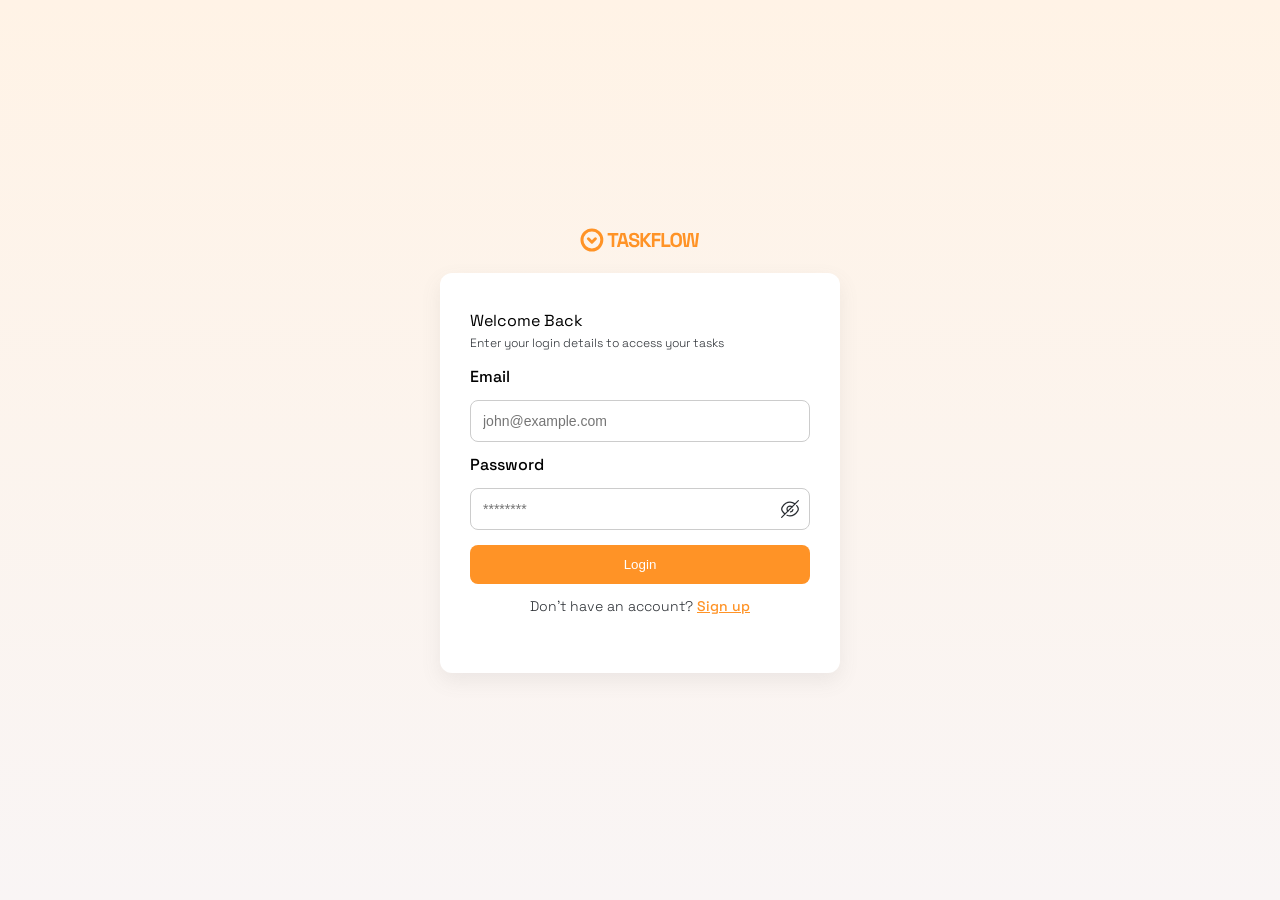
==== html/login.html @ 8140b795 "Initial commit" ====
<!DOCTYPE html>
<html lang="en">
<head>
  <meta charset="UTF-8">
  <meta name="viewport" content="width=device-width, initial-scale=1.0">
  <title>Login Page</title>
  <link href="https://fonts.googleapis.com/css2?family=Space+Grotesk:wght@300;400;500;600;700&display=swap" rel="stylesheet">
  <link rel="stylesheet" href="../css/global.css">
  <link rel="stylesheet" href="../css/login.css">
  <script defer src="../js/login.js"></script>
</head>
<body>
  <img class="logo" src="../assets/TFlogo.svg" alt="Logo">
    <div class="bigContainer">

    <h2>Welcome Back</h2>
    <p>Enter your login details to access your tasks</p>

    <form id="form">
       <label for="email">Email</label>
      <input type="email" id="email" placeholder="john@example.com" required>
      <p id="incorrect-mail-prompt" style="display: none; font-size: 14px; color: #FF9326; font-weight: 500; margin-bottom: 2px;">* Enter valid email address</p>

      <label for="password">Password</label>
      <div class="password-wrapper">
        <input type="password" id="password" placeholder="********" required>
        <img src="../assets/hidePassword.svg" class="toggle-password">
      </div>

      <p id="incorrect-password-prompt1" style="display: none; font-size: 14px; color: #FF9326; font-weight: 500; margin-bottom: 0px;">Minimum of 8 words</p>
      <p id="incorrect-password-prompt2" style="display: none; font-size: 14px; color: #FF9326; font-weight: 500; margin-bottom: 0px;">Must contain a special character and number</p>    


      <button>Login</button>
    </form>

    <p class="to-sign-up">
      Don't have an account? <a class="signup-link" href="../html/signup.html">Sign up</a>
    </p>
  </div>
</body>
</html>
---- css/global.css ----
/* 
https://serp.co/tools/css-reset/
<link rel="stylesheet" href="https://css.serp.co/css-reset/reset.css/">
*/

html, body, div, span, applet, object, iframe,
h1, h2, h3, h4, h5, h6, p, blockquote, pre,
a, abbr, acronym, address, big, cite, code,
del, dfn, em, img, ins, kbd, q, s, samp,
small, strike, strong, sub, sup, tt, var,
b, u, i, center,
dl, dt, dd, ol, ul, li,
fieldset, form, label, legend,
table, caption, tbody, tfoot, thead, tr, th, td,
article, aside, canvas, details, embed, 
figure, figcaption, footer, header, hgroup, 
menu, nav, output, ruby, section, summary,
time, mark, audio, video {
	margin: 0;
	padding: 0;
	border: 0;
	font-size: 100%;
	font: inherit;
	vertical-align: baseline;
}
/* HTML5 display-role reset for older browsers */
article, aside, details, figcaption, figure, 
footer, header, hgroup, menu, nav, section {
	display: block;
}
body {
	line-height: 1;
}
ol, ul {
	list-style: none;
}
blockquote, q {
	quotes: none;
}
blockquote:before, blockquote:after,
q:before, q:after {
	content: '';
	content: none;
}
table {
	border-collapse: collapse;
	border-spacing: 0;
}

:root {
	font-family: "Space Grotesk", sans-serif;
  --bg-gradient: linear-gradient(to bottom, #FFF3E6, #F9F5F5);
}
---- css/login.css ----
* {
  margin: 0;
  padding: 0;
  box-sizing: border-box;
}

body {
  height: 100vh;
  display: flex;
  flex-direction: column;
  justify-content: center;
  align-items: center;
  background: linear-gradient(to bottom, #FFF3E6, #F9F5F5);
}

.bigContainer {
    display: flex;
    flex-direction: column;
  background-color: white;
  padding: 40px 30px;
  border-radius: 12px;
  box-shadow: 0 8px 20px rgba(105, 104, 104, 0.1);
  width: 100%;
  max-width: 400px;
  text-align: left;
}

.logo {
  width: 120px;
  height: auto;
  margin-bottom: 20px;
  align-self: center;
}

h2 {
  font-weight: 400;
  font-size: 16px;
  margin-bottom: 8px;
  text-align: left;
  color: black;
}

p {
  font-weight: 300;
  font-size: 12px;
  color: #292D32;
  margin-bottom: 20px;
  text-align: left;
}

form {
  display: flex;
  flex-direction: column;
  gap: 15px;
}

label {
    display: flex;
    font-weight: 500;
    font-size: 16px;
}

input {
  padding: 12px;
  border: 1px solid #ccc;
  border-radius: 8px;
  font-size: 14px;
  width: 100%;
}

.password-wrapper {
  position: relative;
  display: flex;
  align-items: center;
}

.password-wrapper input {
  padding-right: 40px; /* space for the icon */
}

.toggle-password {
  position: absolute;
  right: 10px;
  width: 20px;
  height: 20px;
  cursor: pointer;
}

button {
  padding: 12px;
  background-color: #FF9326;
  color: white;
  font-weight: 500;
  border: none;
  border-radius: 8px;
  cursor: pointer;
}

button:hover {
  background-color: #df7f20;
}

.to-sign-up {
  margin-top: 15px;
  font-size: 14px;
  text-align: center;
}

.signup-link {
  color: #FF9326;
  cursor: pointer;
  font-weight: 500;
}
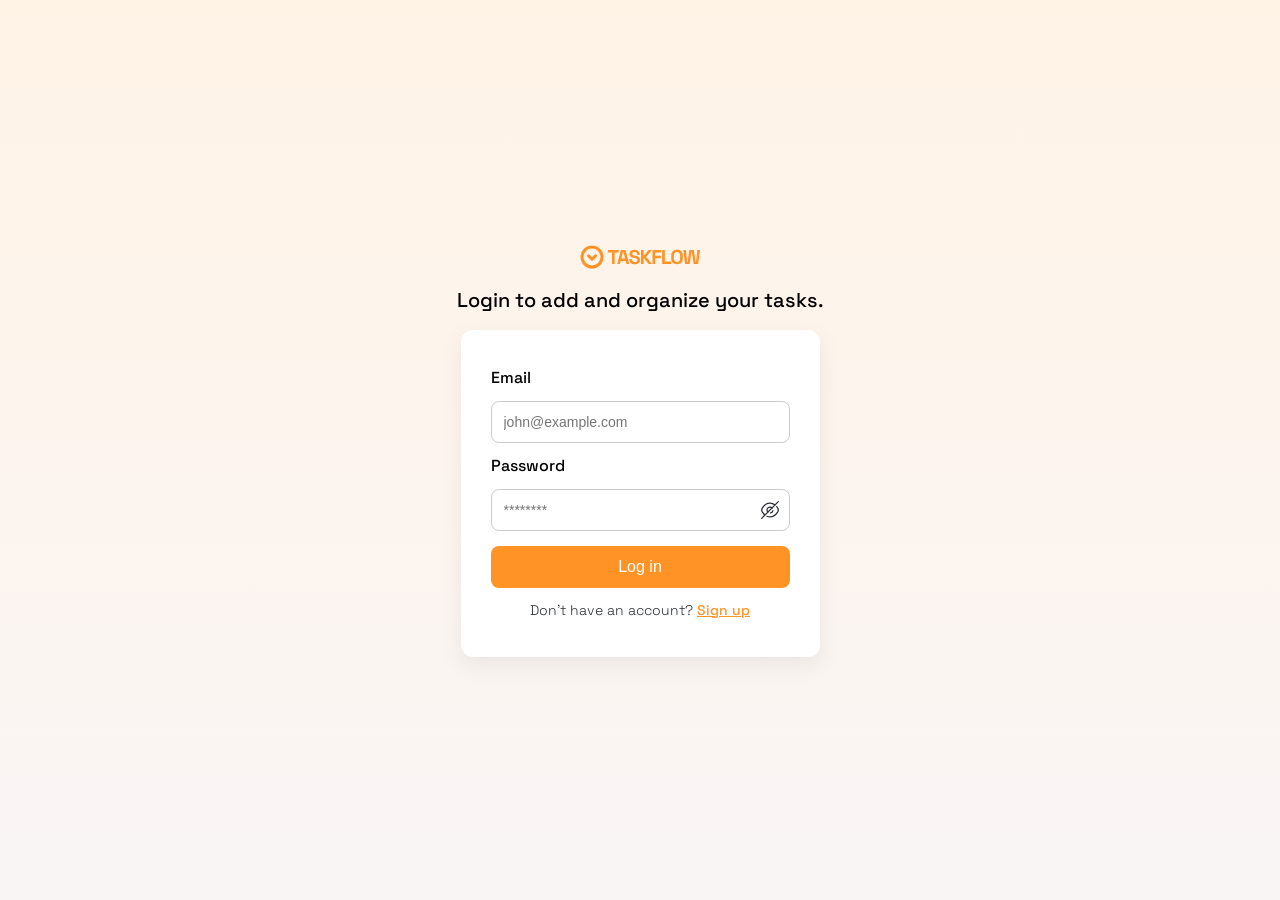
==== commit f0a690e6: "Restore local version and override GitHub" ====
--- a/html/login.html
+++ b/html/login.html
@@ -3,23 +3,23 @@
 <head>
   <meta charset="UTF-8">
   <meta name="viewport" content="width=device-width, initial-scale=1.0">
-  <title>Login Page</title>
+  <title>Login</title>
   <link href="https://fonts.googleapis.com/css2?family=Space+Grotesk:wght@300;400;500;600;700&display=swap" rel="stylesheet">
   <link rel="stylesheet" href="../css/global.css">
-  <link rel="stylesheet" href="../css/login.css">
+  <link rel="stylesheet" href="../css/signup.css">
   <script defer src="../js/login.js"></script>
 </head>
 <body>
   <img class="logo" src="../assets/TFlogo.svg" alt="Logo">
-    <div class="bigContainer">
+  
+  <h2 id="heading" style="font-weight: 500; font-size: 20px; padding-bottom: 10px;">Login to add and organize your tasks.</h2>
+  
+  <div class="bigContainer">
+    <form id="form">
 
-    <h2>Welcome Back</h2>
-    <p>Enter your login details to access your tasks</p>
-
-    <form id="form">
-       <label for="email">Email</label>
+      <label for="email">Email</label>
       <input type="email" id="email" placeholder="john@example.com" required>
-      <p id="incorrect-mail-prompt" style="display: none; font-size: 14px; color: #FF9326; font-weight: 500; margin-bottom: 2px;">* Enter valid email address</p>
+      <p id="incorrect-mail-prompt">Enter valid email address</p>
 
       <label for="password">Password</label>
       <div class="password-wrapper">
@@ -27,11 +27,10 @@
         <img src="../assets/hidePassword.svg" class="toggle-password">
       </div>
 
-      <p id="incorrect-password-prompt1" style="display: none; font-size: 14px; color: #FF9326; font-weight: 500; margin-bottom: 0px;">Minimum of 8 words</p>
-      <p id="incorrect-password-prompt2" style="display: none; font-size: 14px; color: #FF9326; font-weight: 500; margin-bottom: 0px;">Must contain a special character and number</p>    
+      <p id="incorrect-password-prompt">Password must contain min of 8 words, a special character and number</p>   
 
 
-      <button>Login</button>
+      <button id="button" >Log in</button>
     </form>
 
     <p class="to-sign-up">
--- a/css/global.css
+++ b/css/global.css
@@ -50,4 +50,45 @@
 :root {
 	font-family: "Space Grotesk", sans-serif;
   --bg-gradient: linear-gradient(to bottom, #FFF3E6, #F9F5F5);
+  --bg: #ffffff;
+  --text: #111111;
+  --accent: #FF9326;
+  --accent2: #e77f18;
+  --error: red;
+  --success: green;
+  --gray: #808080;
+  --borderGray: #e7e3de;
+  --cardBg:  rgba(82, 79, 79, 0.8);
+  --boxShadow: 0px 4px 20px rgba(69, 68, 68, 0.3);
+  --altText: #ffffff;
+  --opaqueAccent: #f7ca9e;
+  --buttonText: white;
+  --missedTask: #ee4242;
 }
+
+body.dark {
+
+  --bg: #121212;
+  --bg-gradient: linear-gradient(to bottom, #1a1a1a, #121212);
+  --text: #eaeaea;
+  --altText: #111111;
+  /* --gray: #9a9a9a;
+
+  --cardBg: rgba(82, 79, 79, 0.5);
+  --borderGray: #2a2a2a;
+
+   --boxShadow: 0px 4px 20px rgba(0,0,0,0.3); */
+	--buttonText: white;
+}
+
+/* :root {
+  --bg: #ffffff;
+  --text: #111111;
+  --card-bg: #f5f5f5;
+  --border: #dddddd;
+  --muted-text: #666666;
+
+  --accent: orange;
+  --error: red;
+  --success: green;
+} */
--- a/css/signup.css
+++ b/css/signup.css
@@ -0,0 +1,142 @@
+* {
+  margin: 0;
+  padding: 0;
+  box-sizing: border-box;
+}
+
+body {
+  height: 100vh;
+  display: flex;
+  flex-direction: column;
+  justify-content: center;
+  align-items: center;
+  margin: auto;
+  background: linear-gradient(to bottom, #FFF3E6, #F9F5F5);
+}
+
+.bigContainer {
+  display: flex;
+  flex-direction: column;
+  background-color: white;
+  padding: 40px 30px;
+  border-radius: 12px;
+  box-shadow: 0 8px 20px rgba(105, 104, 104, 0.1);
+  width: 85%;
+  /* margin: 0 20px; */
+  max-width: 359px;
+  text-align: left;
+}
+
+.logo {
+  display: flex;
+  margin-bottom: 20px;
+  align-self: center;
+  /* width: 20%; */
+}
+
+
+
+body h2 {
+  display: flex;
+  font-weight: 500;
+  font-size: 20x;
+  text-align: center;
+  color: black;
+  padding-bottom: 10px;
+  margin-bottom: 10px;
+}
+
+p {
+  font-weight: 300;
+  font-size: 12px;
+  color: #292D32;
+  /* margin-bottom: 20px; */
+  text-align: left;
+}
+
+form {
+  display: flex;
+  flex-direction: column;
+  gap: 15px;
+}
+
+label {
+    display: flex;
+    font-weight: 500;
+    font-size: 16px;
+}
+
+input {
+  padding: 12px;
+  border: 1px solid #ccc;
+  border-radius: 8px;
+  font-size: 14px;
+  width: 100%;
+  outline: #FF9326;
+}
+
+input:focus {
+  border: 1px solid #FF9326;
+}
+
+form p {
+  display: none;
+  flex-direction: row;
+  flex-wrap: wrap;
+  font-size: 14px;
+  color: #f18a22;
+  font-weight: 500;
+}
+
+.password-wrapper {
+  position: relative;
+  display: flex;
+  align-items: center;
+}
+
+.password-wrapper input {
+  padding-right: 40px;
+}
+
+.toggle-password {
+  position: absolute;
+  right: 10px;
+  width: 20px;
+  height: 20px;
+  cursor: pointer;
+}
+
+button {
+  padding: 12px;
+  background-color: #FF9326;
+  color: white;
+  font-weight: 500;
+  border: none;
+  border-radius: 8px;
+  cursor: pointer;
+  font-size: 16px;
+}
+
+button:hover {
+  /* background-color: #df7f20; */
+  transform: scale(1.03);
+}
+
+button:active {
+  transform: scale(0.99);
+}
+
+
+.to-sign-up {
+  margin-top: 15px;
+  font-size: 14px;
+  text-align: center;
+}
+
+.signup-link {
+  color: #FF9326;
+  cursor: pointer;
+  font-weight: 500;
+  font-size: 14px;
+}
+
